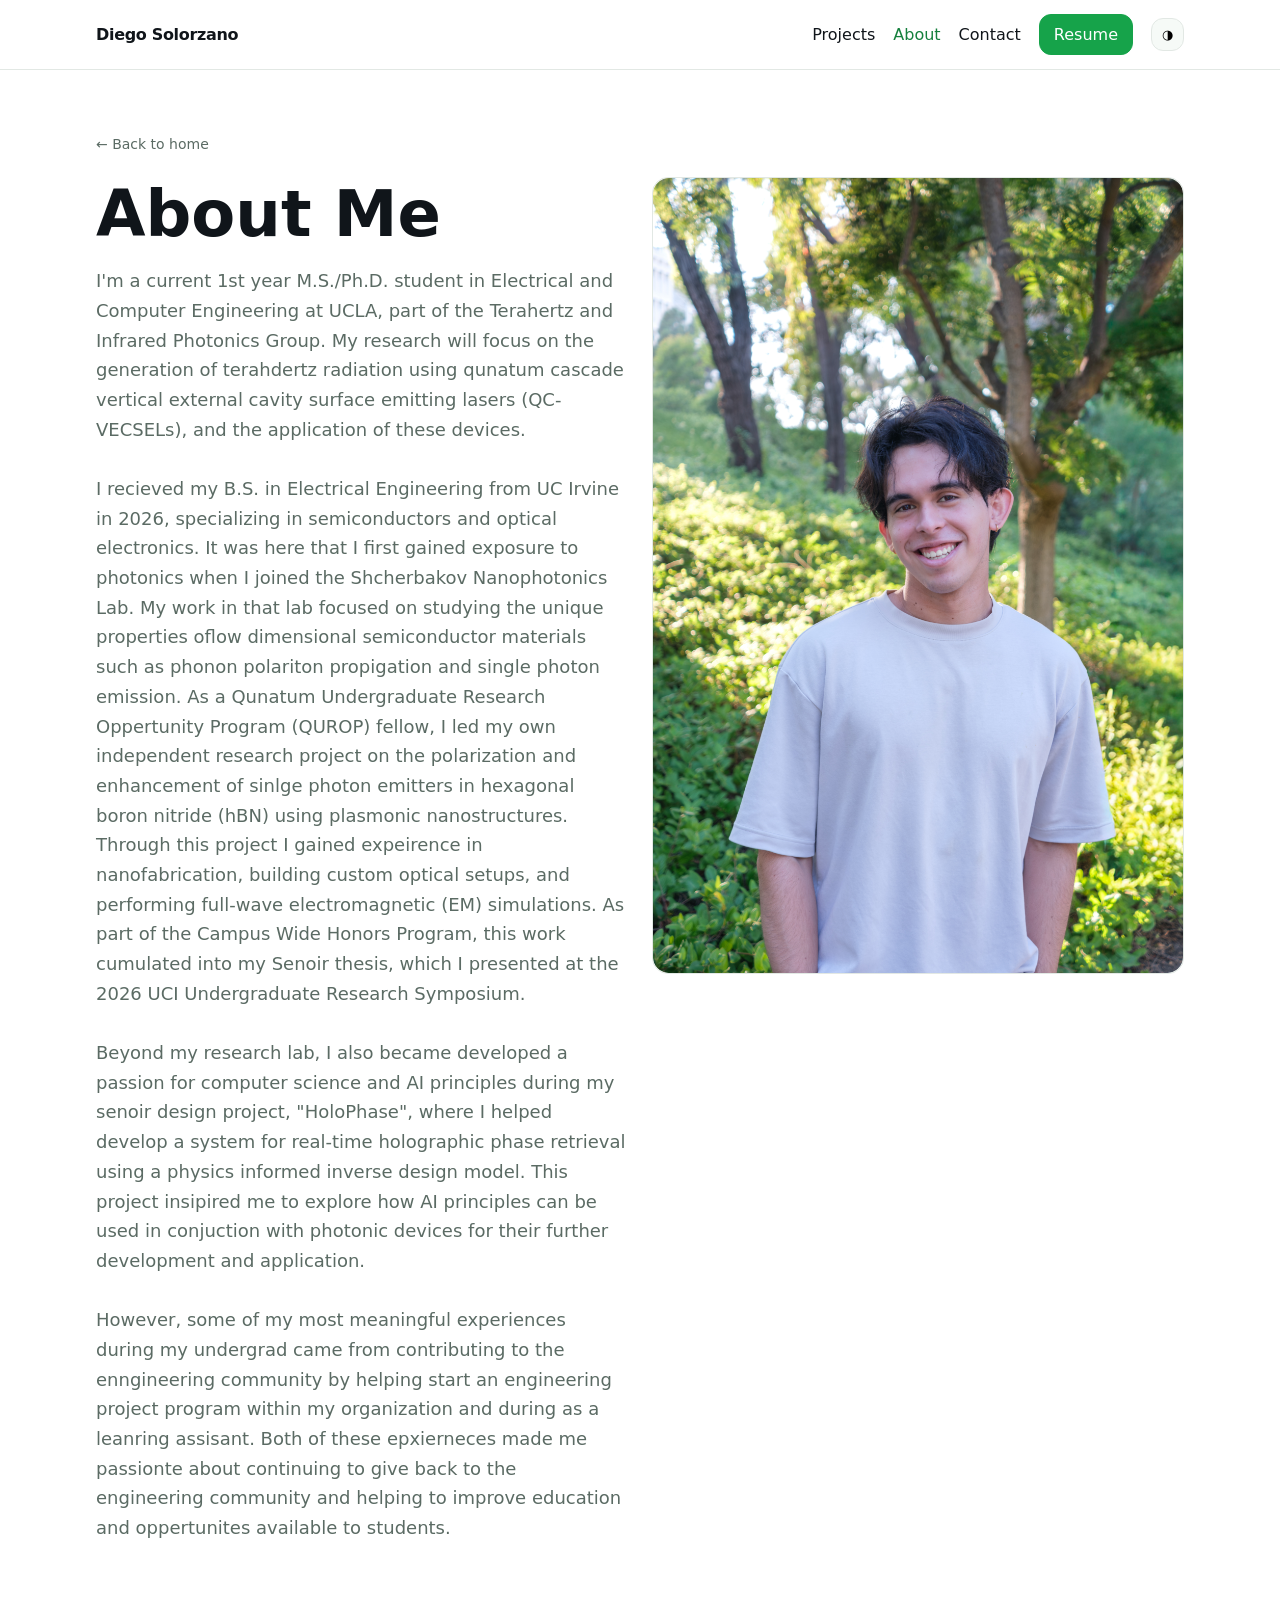
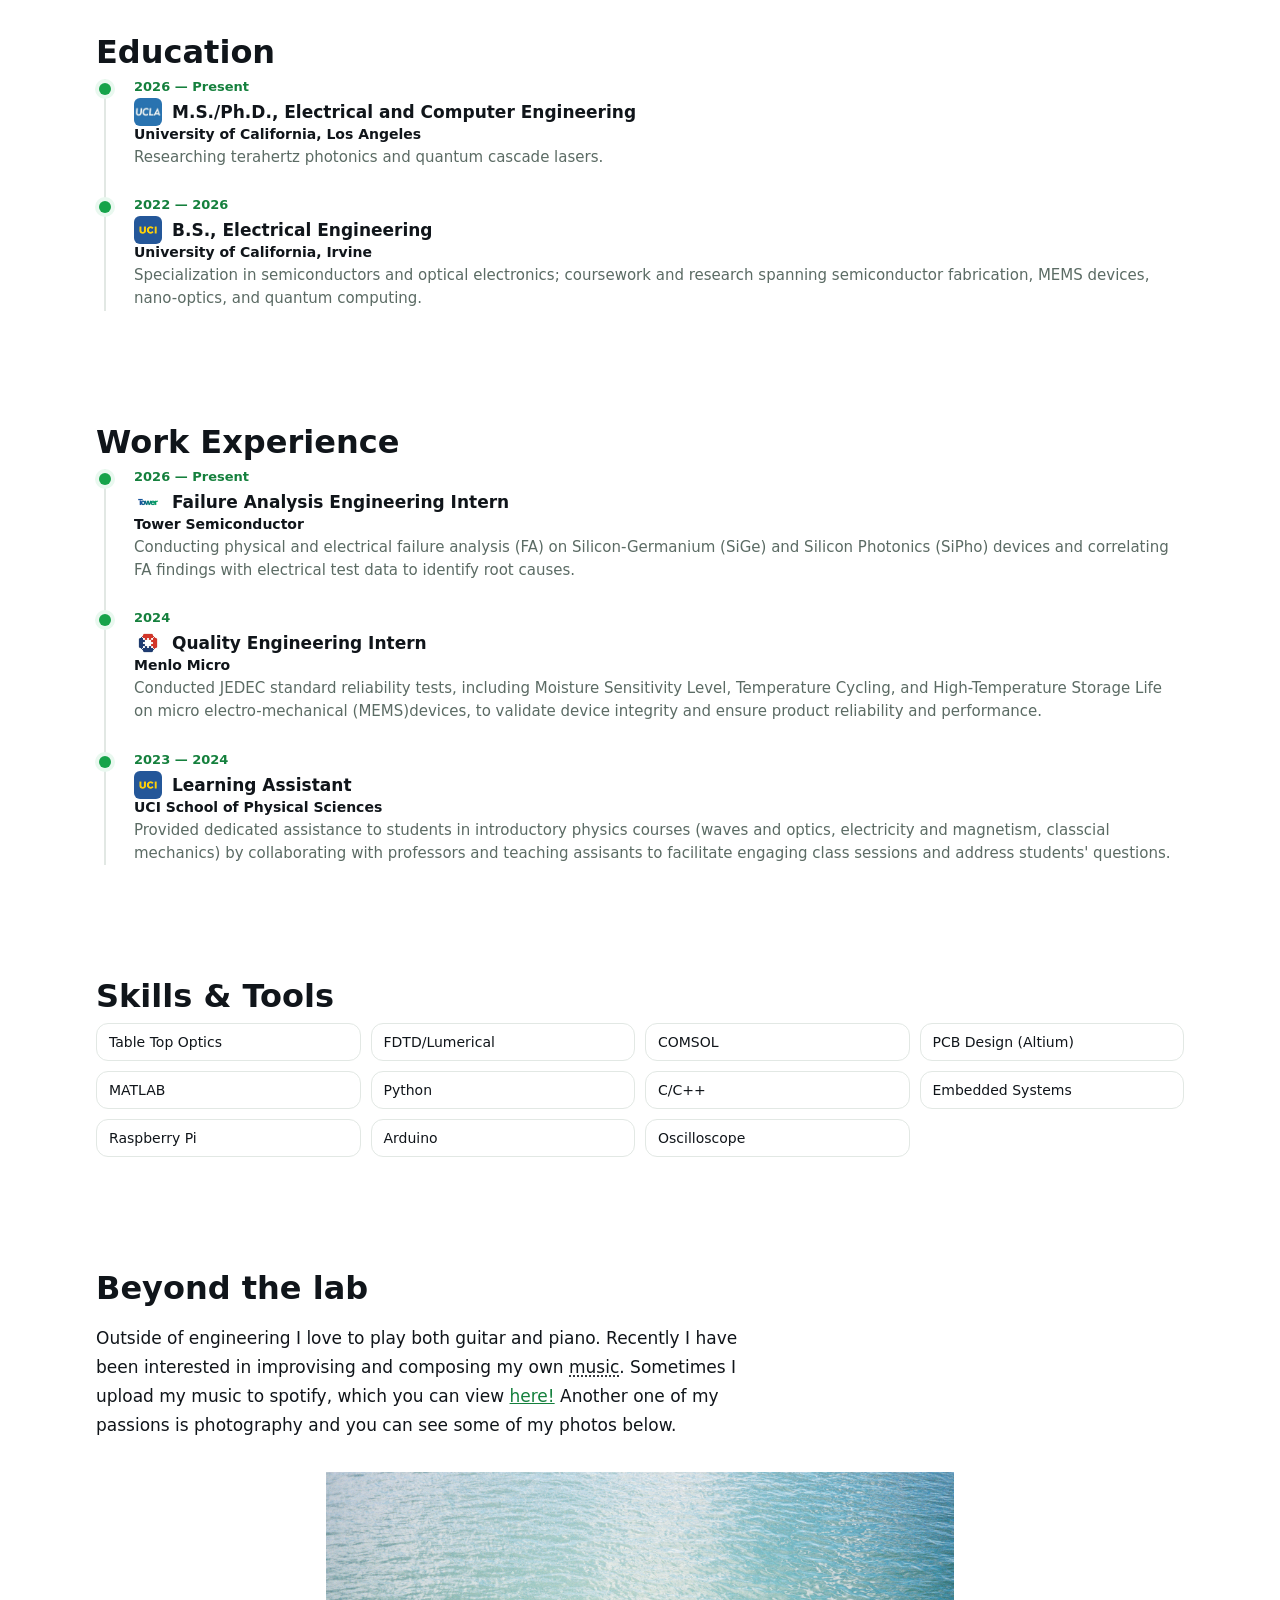
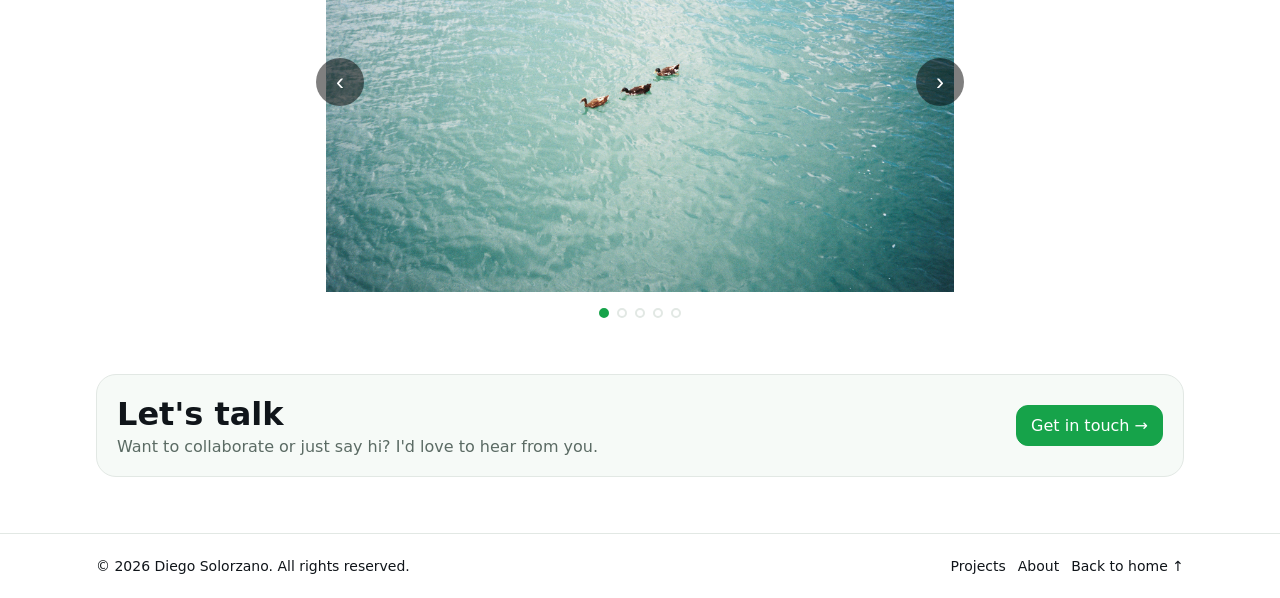
==== about.html @ 612b9816 "version2.0! Co-authored-by: Copilot <copilot@github.com>" ====
<!doctype html>
<html lang="en">
<head>
  <meta charset="utf-8" />
  <meta name="viewport" content="width=device-width, initial-scale=1" />
  <title>About — Diego Solorzano</title>
  <meta name="description" content="About Diego Solorzano — Electrical Engineer, Photonics Researcher, musician, and coffee lover" />
  <link rel="stylesheet" href="styles.css" />
</head>
<body>
  <header>
    <div class="container">
      <nav>
        <a class="brand" href="index.html">Diego Solorzano</a>
        <div class="navlinks">
          <a href="projects.html">Projects</a>
          <a href="about.html" class="active">About</a>
          <a href="index.html#contact">Contact</a>
          <a class="btn primary" href="#" id="resumeLink">Resume</a>
          <button class="toggle" id="themeToggle" aria-label="Toggle dark mode">◑</button>
        </div>
      </nav>
    </div>
  </header>

  <main class="container">
    <section class="hero" style="padding-bottom:16px;">
      <div style="margin-bottom: 24px;">
        <a href="index.html" style="color: var(--muted); font-size: 14px;">← Back to home</a>
      </div>
      <div class="grid cols-2" style="align-items:start;">
        <div>
          <!-- <p class="eyebrow">About Me</p> -->
          <h1 style="margin:4px 0 16px;">About Me</h1>
          <p class="lede">
            I'm a current 1st year M.S./Ph.D. student in Electrical and Computer Engineering at UCLA, part of 
            the Terahertz and Infrared Photonics Group. My research will focus on the generation of terahdertz radiation using 
            qunatum cascade vertical external cavity surface emitting lasers (QC-VECSELs), and the application of these devices. 
            <br><br>

            I recieved my B.S. in Electrical Engineering from UC Irvine in 2026, specializing in semiconductors and optical
            electronics. It was here that I first gained exposure to photonics when I joined the Shcherbakov Nanophotonics Lab. 
            My work in that lab focused on studying the unique properties oflow dimensional semiconductor materials such as 
            phonon polariton propigation and single photon emission. As a Qunatum Undergraduate Research Oppertunity Program (QUROP) fellow,
            I led my own independent research project on the polarization and enhancement of sinlge photon emitters in hexagonal boron nitride (hBN) using plasmonic nanostructures. 
            Through this project I gained expeirence in nanofabrication, building custom optical setups, and performing full-wave electromagnetic (EM) simulations. 
            As part of the Campus Wide Honors Program, this work cumulated into my Senoir thesis, which I presented at the 2026 UCI Undergraduate Research Symposium.

            <br><br>
            Beyond my research lab, I also became developed a passion for computer science and AI principles during my senoir design 
            project, "HoloPhase", where I helped develop a system for real-time holographic phase retrieval using a physics informed inverse design model. 
            This project insipired me to explore how AI principles can be used in conjuction with photonic devices for their further development and application.
            <br><br>
            However, some of my most meaningful experiences during my undergrad came from contributing to the enngineering community by helping start an engineering project program within
            my organization and during as a leanring assisant. Both of these epxierneces made me passionte about continuing to give back to the engineering community and helping to 
            improve education and oppertunites available to students.
          </p>
        </div>

        <div>
          <div class="card" style="display:flex; align-items:center; justify-content:center;">
            <img src="./Images/diego.jpg" alt="Diego Solorzano"
                 style="width:100%; height:auto; object-fit:cover; border-radius:16px; display:block;">
          </div>
        </div>
      </div>
    </section>

    <section>
      <h2>Education</h2>
      <div class="timeline">
        <div class="timeline-item">
          <span class="when">2026 — Present</span>
          <div class="item-head" style="display:flex; align-items:center; gap:10px;">
            <div class="timeline-logo"><img src="./Images/ucla-logo.png" alt="UCLA logo" style="height:28px; width:auto; display:block; border-radius:6px;"></div>
            <h3 style="margin:0;">M.S./Ph.D., Electrical and Computer Engineering</h3>
          </div>
          <span class="place">University of California, Los Angeles</span>
          <p>Researching terahertz photonics and quantum cascade lasers.</p>
        </div>
        <div class="timeline-item">
          <span class="when">2022 — 2026</span>
          <div class="item-head" style="display:flex; align-items:center; gap:10px;">
            <div class="timeline-logo"><img src="./Images/uci-logo.png" alt="UCI logo" style="height:28px; width:auto; display:block; border-radius:6px;"></div>
            <h3 style="margin:0;">B.S., Electrical Engineering</h3>
          </div>
          <span class="place">University of California, Irvine</span>
          <p>Specialization in semiconductors and optical electronics; coursework and research spanning semiconductor fabrication, MEMS devices, nano-optics, and quantum computing.</p>
        </div>
      </div>
    </section>

    <section>
      <h2>Work Experience</h2>
      <div class="timeline">
        <div class="timeline-item">
          <span class="when">2026 — Present</span>
          <div class="item-head" style="display:flex; align-items:center; gap:10px;">
            <div class="timeline-logo"><img src="./Images/tower-semiconductor-logo.png" alt="Tower Semiconductor logo" style="height:28px; width:auto; display:block; border-radius:6px;"></div>
            <h3 style="margin:0;">Failure Analysis Engineering Intern</h3>
          </div>
          <span class="place">Tower Semiconductor</span>
          <p>Conducting physical and electrical failure analysis (FA) on  
            Silicon-Germanium (SiGe) and Silicon Photonics (SiPho) devices and correlating FA findings with electrical test data to 
            identify root causes.</p>
        </div>
        <div class="timeline-item">
          <span class="when">2024</span>
          <div class="item-head" style="display:flex; align-items:center; gap:10px;">
            <div class="timeline-logo"><img src="./Images/menlo-micro-logo.png" alt="Menlo Micro logo" style="height:28px; width:auto; display:block; border-radius:6px;"></div>
            <h3 style="margin:0;">Quality Engineering Intern</h3>
          </div>
          <span class="place">Menlo Micro</span>
          <p>Conducted JEDEC standard reliability tests, including Moisture Sensitivity Level, Temperature Cycling, and High-Temperature Storage Life on micro electro-mechanical (MEMS)devices, to validate device integrity
            and ensure product reliability and performance.</p>
        </div>
        <div class="timeline-item">
          <span class="when">2023 — 2024</span>
          <div class="item-head" style="display:flex; align-items:center; gap:10px;">
            <div class="timeline-logo"><img src="./Images/uci-logo.png" alt="UCI logo" style="height:28px; width:auto; display:block; border-radius:6px;"></div>
            <h3 style="margin:0;">Learning Assistant</h3>
          </div>
          <span class="place">UCI School of Physical Sciences</span>
          <p>Provided dedicated assistance to students in introductory physics courses (waves and optics, electricity and magnetism, classcial mechanics) 
            by collaborating with professors and teaching assisants to facilitate engaging class sessions and address students' questions.</p>
        </div>
      </div>
    </section>

    <section>
      <h2>Skills & Tools</h2>
      <div class="skills" id="skills"></div>
    </section>

    <!-- <section>
      <h2>My story</h2>
      <p class="muted" style="font-size:17px; max-width:760px; line-height:1.7;">
        I've always been drawn to the invisible mechanics behind everyday things — how light bends, how signals
        travel, how a circuit turns into a working device. That curiosity took me through semiconductor
        fabrication, MEMS devices, nano-optics, and quantum computing during my undergrad at UCI, and now shapes
        my PhD research at UCLA on terahertz photonics and quantum cascade lasers.
        <br><br>
        Along the way I've worked on a wide range of engineering projects — from PCB design to computational
        optics — because I like understanding a problem from the physics up to the finished, working system.
        When I'm not in the lab, you'll usually find me doing something completely different: writing music,
        climbing, shooting photos, or tracking down the best coffee nearby.
      </p>
    </section> -->

    <section>
      <h2>Beyond the lab</h2>
      <p style="max-width:680px; font-size:17px; line-height:1.7;">
        Outside of engineering I love to play both guitar and piano. Recently I have been interested in improvising
        and composing my own <span id="pianoEgg" style="cursor:pointer; text-decoration:underline dotted; text-underline-offset:3px;" title="🎹">music</span>. Sometimes I upload my music to spotify, which you can view <a href="https://open.spotify.com/artist/0M2w29DNkvMy1ibgbyNyRK?si=OrMHPibTRDimIOg5K0JHJg" style="color:var(--accent-strong); text-decoration:underline;" target="_blank" rel="noopener">here!</a> Another one of my
        passions is photography and you can see some of my photos below. 
      </p>

      <div class="carousel-container" style="margin:32px auto 0; max-width:680px;">
        <div class="carousel-wrapper">
          <button class="carousel-btn carousel-btn-prev" id="photoCarouselPrev" aria-label="Previous photo">‹</button>
          <div class="carousel-slide-container" style="height:420px;">
            <div class="carousel-track" id="photoCarouselTrack"></div>
          </div>
          <button class="carousel-btn carousel-btn-next" id="photoCarouselNext" aria-label="Next photo">›</button>
        </div>
        <div class="carousel-indicators" id="photoCarouselIndicators"></div>
      </div>
    </section>

    <section style="padding-top:0;">
      <div class="contact" style="display:flex; justify-content:space-between; align-items:center; flex-wrap:wrap; gap:16px;">
        <div>
          <h2 style="margin-bottom:4px;">Let's talk</h2>
          <p class="muted" style="margin:0;">Want to collaborate or just say hi? I'd love to hear from you.</p>
        </div>
        <a class="btn primary" href="index.html#contact">Get in touch →</a>
      </div>
    </section>
  </main>

  <footer>
    <div class="container" style="display:flex; justify-content:space-between; align-items:center; flex-wrap:wrap; gap:12px;">
      <div>© <span id="year"></span> Diego Solorzano. All rights reserved.</div>
      <div style="display:flex; gap:12px">
        <a href="projects.html">Projects</a>
        <a href="about.html">About</a>
        <a href="index.html">Back to home ↑</a>
      </div>
    </div>
  </footer>

  <script src="about.js"></script>
</body>
</html>
---- styles.css ----
:root {
  --bg: #ffffff; --text: #10151a; --muted:#5b6b64; --card:#f6faf7; --border:#e2e8e4;
  --accent:#16a34a; --accent-strong:#15803d; --accent-soft:#e9f8ef; --ring: rgba(22,163,74,0.28);
}
.dark {
  --bg:#0a0f0c; --text:#f1f5f2; --muted:#9db3a7; --card:#111815; --border:#213028;
  --accent:#19c458; --accent-strong:#17bb53; --accent-soft: rgba(52,211,153,0.12); --ring: rgba(52,211,153,0.32);
}
* { box-sizing: border-box; }
html,body { height:100%; }
body {
  margin:0; font-family: ui-sans-serif, system-ui, -apple-system, Segoe UI, Roboto, Helvetica, Arial, "Apple Color Emoji", "Segoe UI Emoji";
  background:var(--bg); color:var(--text); -webkit-font-smoothing:antialiased;
}
a { color: inherit; text-decoration: none; }
::selection { background: var(--accent-soft); color: var(--accent-strong); }
:focus-visible { outline: 2px solid var(--accent); outline-offset: 2px; }
.container { max-width: 1120px; margin: 0 auto; padding: 0 16px; }
header { position: sticky; top: 0; backdrop-filter: blur(6px); border-bottom:1px solid var(--border); background: color-mix(in oklab, var(--bg), transparent 30%); z-index: 10; }
nav { display:flex; align-items:center; justify-content:space-between; gap:16px; padding:14px 0; }
.brand { font-weight: 700; letter-spacing: -0.02em; transition: color .2s ease; }
.brand:hover { color: var(--accent-strong); }
.navlinks { display:flex; gap:18px; align-items:center; }
.navlinks a:not(.btn) { transition: color .2s ease; }
.navlinks a:not(.btn):hover, .navlinks a:not(.btn).active { color: var(--accent-strong); }
.btn {
  display:inline-flex;
  align-items:center;
  justify-content:center;
  border:1px solid var(--border);
  padding:10px 14px;
  border-radius:12px;
  background: transparent;
  border-color: var(--border);
  box-shadow: none;
  transition: border-color 0.2s ease, box-shadow 0.2s ease, transform 0.2s ease;
}
.btn:hover { border-color: var(--accent); box-shadow: 0 0 0 3px var(--ring); transform: translateY(-1px); }
.btn.primary {
  background: var(--accent);
  color: #ffffff;
  border-color: var(--accent);
  box-shadow: none;
  transition: background 0.2s ease, border-color 0.2s ease, transform 0.2s ease, box-shadow 0.2s ease;
}
.btn.primary:hover {
  background: var(--accent-strong);
  border-color: var(--accent-strong);
  box-shadow: 0 6px 18px var(--ring);
}
.grid { display:grid; gap:24px; }
.grid.cols-2 { grid-template-columns: repeat(1, minmax(0, 1fr)); }
@media (min-width: 900px){ .grid.cols-2 { grid-template-columns: repeat(2, minmax(0, 1fr)); } }

/* ====== Hero ====== */
.hero { padding: 64px 0 48px; }
.eyebrow { color: var(--accent-strong); font-weight:700; letter-spacing:0.08em; text-transform:uppercase; font-size:13px; margin:0 0 6px; }
.hero-title { font-size: clamp(36px, 6vw, 60px); line-height:1.08; margin: 4px 0 16px; min-height: 3.3em; }
.cycle-text { color: var(--accent-strong); }
.cursor { display:inline-block; width:3px; height:0.85em; background: var(--accent-strong); margin-left:3px; vertical-align:-0.05em; animation: blink 1s step-end infinite; }
@keyframes blink { 50% { opacity:0; } }
@media (prefers-reduced-motion: reduce) { .cursor { animation: none; } }
.lede { font-size:18px; color: var(--muted); line-height:1.65; }


/* ====== Photonic circuit trace (hero -> about) ====== */
#home { position: relative; z-index: 0; }
.circuit-layer { position:absolute; top:0; left:50%; transform:translateX(-50%); pointer-events:none; z-index:-1; display:none; }
@media (min-width: 1320px) { .circuit-layer { display:block; } }
.circuit-layer svg { display:block; overflow:visible; }
.circuit-trace, .circuit-modulator-arm { fill:none; stroke: var(--border); stroke-width:2; stroke-linejoin:round; stroke-linecap:round; }
.circuit-trace-guide { fill:none; stroke:none; }
.circuit-ring { fill:none; stroke: var(--border); stroke-width:2; }
.circuit-modulator-box { fill: var(--accent-soft); stroke: var(--accent); stroke-width:1.5; }
.circuit-modulator-ps { fill: var(--accent-strong); stroke:none; opacity:0.9; }
.circuit-coupler-taper { fill: var(--accent-soft); stroke: var(--accent); stroke-width:1.5; stroke-linejoin:round; transition: fill .3s ease, opacity .3s ease, filter .3s ease; }
.circuit-coupler-teeth { fill:none; stroke: var(--accent-strong); stroke-width:2; transition: stroke .3s ease, filter .3s ease, opacity .3s ease; }
.circuit-coupler.is-lit .circuit-coupler-taper { fill: var(--accent); opacity: 0.4; filter:url(#pulseGlow); }
.circuit-coupler.is-lit .circuit-coupler-teeth { stroke: var(--accent-strong); filter:url(#pulseGlow); opacity:0.9; }
.circuit-pulse { fill:none; stroke: var(--accent-strong); stroke-width:5; stroke-linecap:round; filter:url(#pulseGlow); opacity:0.7; }

h1 { font-size: clamp(36px, 6vw, 64px); line-height: 1.05; margin: 8px 0; }
h2 { font-size: clamp(22px, 3.5vw, 32px); margin: 0 0 8px; }
p.muted { color: var(--muted); }
.card {
  border:1px solid var(--border); border-radius:16px; background: var(--card); overflow:hidden;
  transition: transform .2s ease, box-shadow .2s ease, border-color .2s ease;
}
.card:hover { transform: translateY(-4px); border-color: var(--accent); box-shadow: 0 12px 28px var(--ring); }
.card img { width:100%; height:180px; object-fit:cover; display:block; }
.card .p { padding:16px; }
.tags { display:flex; flex-wrap:wrap; gap:8px; margin-top:8px; }
.tag { font-size:12px; border:1px solid var(--border); padding:4px 8px; border-radius:999px; }
section { padding:56px 0; }
.skills { display:grid; grid-template-columns: repeat(2,minmax(0,1fr)); gap:10px; }
@media(min-width:700px){ .skills{ grid-template-columns: repeat(4,minmax(0,1fr)); } }
.skill { border:1px solid var(--border); padding:10px 12px; border-radius:12px; font-size:14px; transition: border-color .2s ease; }
.skill:hover { border-color: var(--accent); }
footer { border-top:1px solid var(--border); padding:24px 0; font-size: 14px; }
.toggle { border:1px solid var(--border); border-radius:12px; padding:8px 10px; background:var(--card); cursor:pointer; transition: background 0.2s ease, border-color .2s ease; }
.toggle:hover { background: var(--accent-soft); border-color: var(--accent); }
.field { display:flex; flex-direction:column; gap:6px; }
input, textarea { background: var(--bg); color: var(--text); border:1px solid var(--border); border-radius:12px; padding:10px 12px; transition: border-color .2s ease, box-shadow .2s ease; }
input:focus, textarea:focus { border-color: var(--accent); box-shadow: 0 0 0 3px var(--ring); outline:none; }
textarea { resize: vertical; }
.contact { border:1px solid var(--border); border-radius:20px; padding:20px; background:var(--card); }

/* ====== Timeline (about page) ====== */
.timeline { position:relative; margin-left:8px; padding-left:28px; border-left:2px solid var(--border); display:flex; flex-direction:column; gap:28px; }
.timeline-item { position:relative; }
.timeline-item::before { content:''; position:absolute; left:-35px; top:4px; width:12px; height:12px; border-radius:50%; background: var(--accent); box-shadow: 0 0 0 4px var(--accent-soft); }
.timeline-item .when { display:block; font-size:13px; color: var(--accent-strong); font-weight:700; margin-bottom:4px; }
.timeline-item h3 { margin:0 0 4px; font-size:17px; }
.timeline-item .place { display:block; margin:0 0 4px; font-size:14px; font-weight:600; color:var(--text); }
.timeline-item p { margin:0; color:var(--muted); font-size:15px; line-height:1.55; }

/* ====== Carousel Styles ====== */
.carousel-container { position: relative; width: 100%; }
.carousel-wrapper { position: relative; width: 100%; overflow: hidden; border-radius: 16px; background: var(--bg); }
.carousel-slide-container { position: relative; width: 100%; height: 500px; display: flex; align-items: center; justify-content: center; padding: 0; }
.carousel-track { display: flex; transition: transform 0.5s ease-in-out; height: 100%; }
.carousel-slide { min-width: 100%; height: 100%; display: flex; align-items: center; justify-content: center; }
.carousel-slide img, .carousel-slide video { max-width: 100%; max-height: 100%; width: auto; height: auto; object-fit: contain; display: block; }
.carousel-slide video { background: var(--bg); }
.carousel-btn { position: absolute; top: 50%; transform: translateY(-50%); background: rgba(0, 0, 0, 0.5); color: white; border: none; width: 48px; height: 48px; border-radius: 50%; font-size: 24px; cursor: pointer; z-index: 2; display: flex; align-items: center; justify-content: center; transition: background 0.2s; }
.carousel-btn:hover { background: rgba(0, 0, 0, 0.7); }
.carousel-btn:disabled { opacity: 0.3; cursor: not-allowed; }
.carousel-btn-prev { left: 16px; }
.carousel-btn-next { right: 16px; }
.carousel-indicators { display: flex; justify-content: center; gap: 8px; margin-top: 16px; }
.carousel-indicator { width: 10px; height: 10px; border-radius: 50%; border: 2px solid var(--border); background: transparent; cursor: pointer; transition: all 0.2s; padding: 0; }
.carousel-indicator.active { background: var(--accent); border-color: var(--accent); }
.carousel-indicator:hover { border-color: var(--accent); }

/* ====== Project Description Styles ====== */
.project-description { line-height: 1.7; }
.description-content { font-size: 16px; }
.description-content p { margin: 0 0 16px 0; }
.description-content ul, .description-content ol { margin: 0 0 16px 0; padding-left: 24px; }
.description-content li { margin: 8px 0; }
.description-content h3 { font-size: 20px; margin: 24px 0 12px 0; }
.description-content h4 { font-size: 18px; margin: 20px 0 10px 0; }
.description-content code { background: var(--card); padding: 2px 6px; border-radius: 4px; font-size: 14px; border: 1px solid var(--border); }
.description-content pre { background: var(--card); padding: 16px; border-radius: 8px; overflow-x: auto; border: 1px solid var(--border); }
.description-content a { color: var(--accent-strong); text-decoration: underline; }
.description-content img { max-width: 100%; height: auto; border-radius: 8px; margin: 16px 0; }
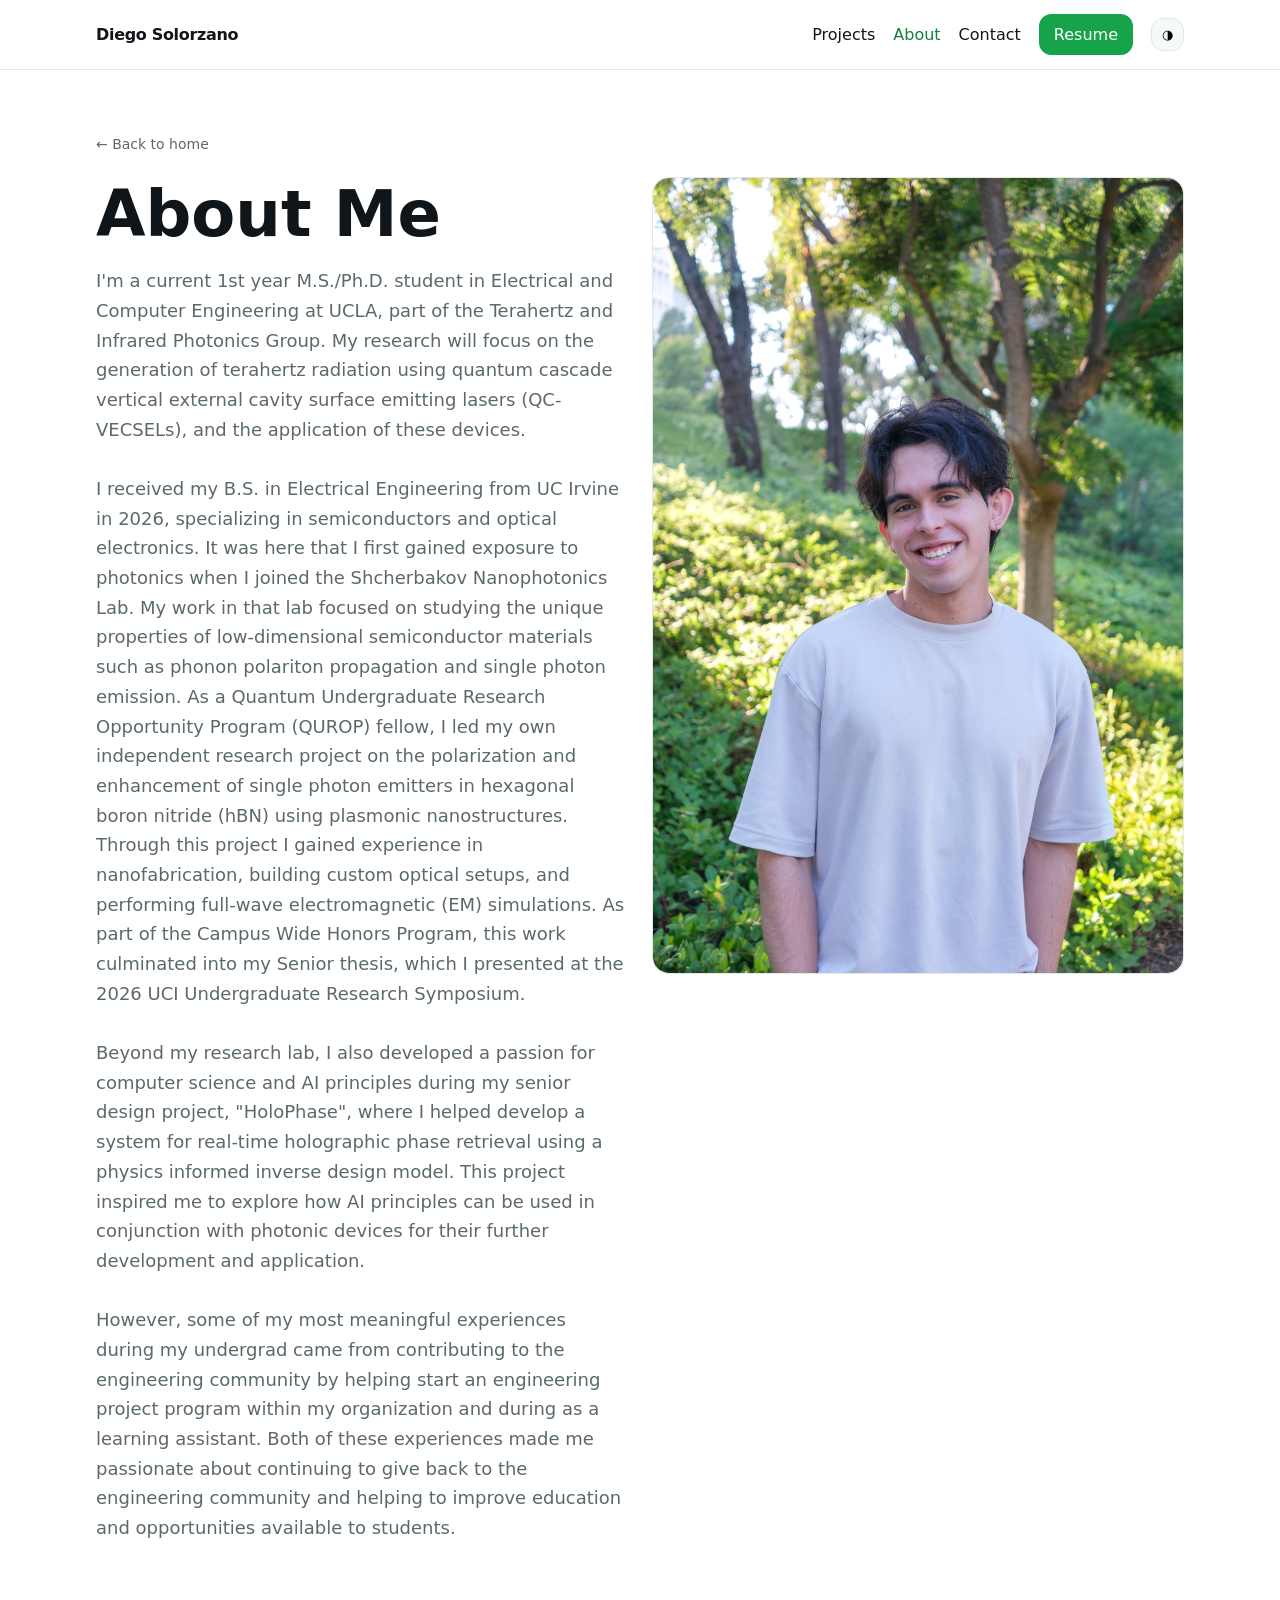
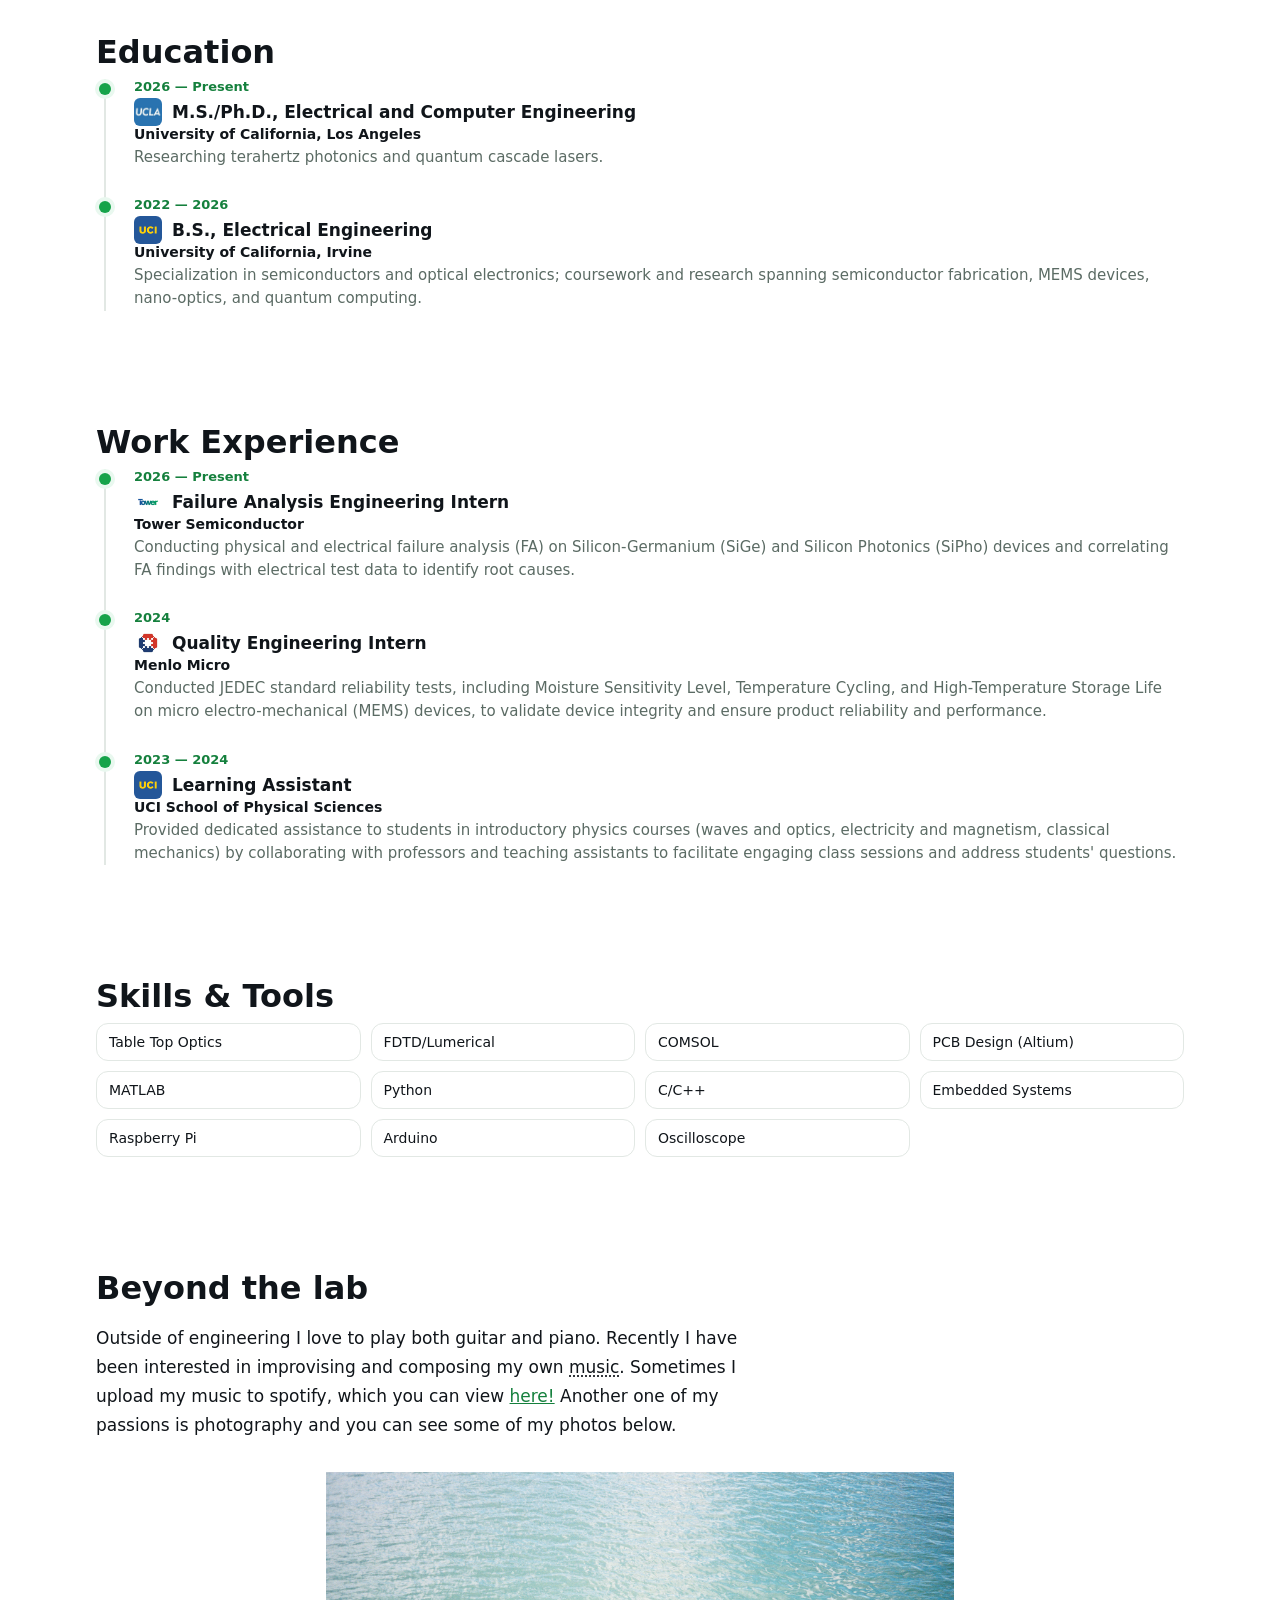
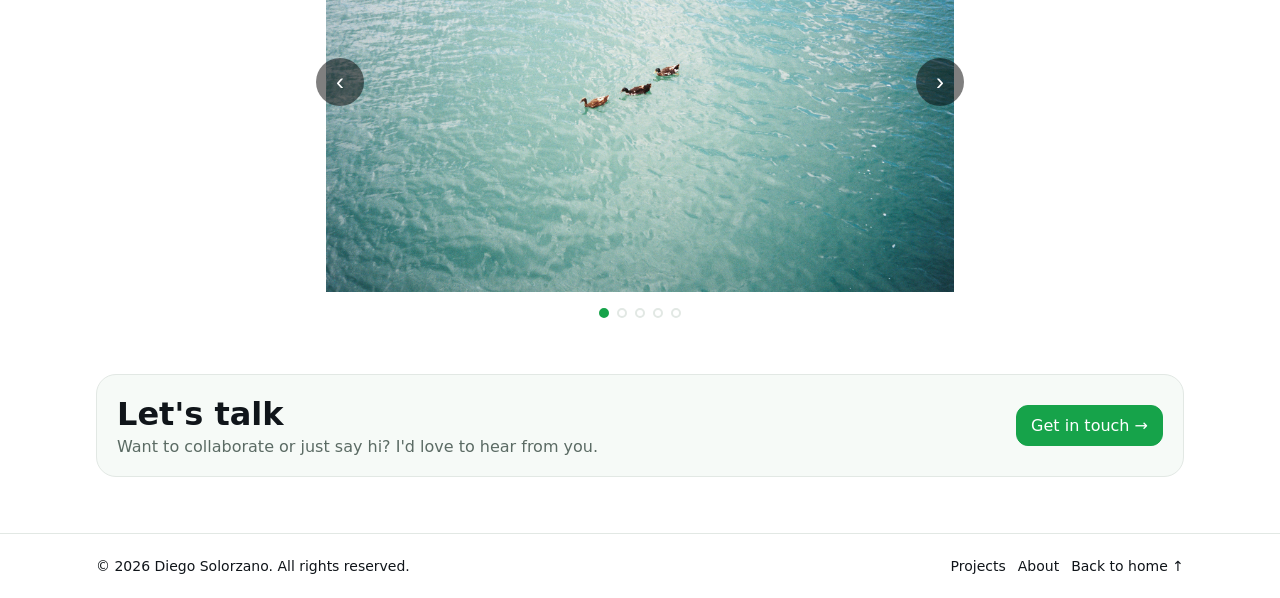
==== commit d8c59510: "spelling errors" ====
--- a/about.html
+++ b/about.html
@@ -33,27 +33,27 @@
           <!-- <p class="eyebrow">About Me</p> -->
           <h1 style="margin:4px 0 16px;">About Me</h1>
           <p class="lede">
-            I'm a current 1st year M.S./Ph.D. student in Electrical and Computer Engineering at UCLA, part of 
-            the Terahertz and Infrared Photonics Group. My research will focus on the generation of terahdertz radiation using 
-            qunatum cascade vertical external cavity surface emitting lasers (QC-VECSELs), and the application of these devices. 
+            I'm a current 1st year M.S./Ph.D. student in Electrical and Computer Engineering at UCLA, part of
+            the Terahertz and Infrared Photonics Group. My research will focus on the generation of terahertz radiation using
+            quantum cascade vertical external cavity surface emitting lasers (QC-VECSELs), and the application of these devices.
             <br><br>
 
-            I recieved my B.S. in Electrical Engineering from UC Irvine in 2026, specializing in semiconductors and optical
-            electronics. It was here that I first gained exposure to photonics when I joined the Shcherbakov Nanophotonics Lab. 
-            My work in that lab focused on studying the unique properties oflow dimensional semiconductor materials such as 
-            phonon polariton propigation and single photon emission. As a Qunatum Undergraduate Research Oppertunity Program (QUROP) fellow,
-            I led my own independent research project on the polarization and enhancement of sinlge photon emitters in hexagonal boron nitride (hBN) using plasmonic nanostructures. 
-            Through this project I gained expeirence in nanofabrication, building custom optical setups, and performing full-wave electromagnetic (EM) simulations. 
-            As part of the Campus Wide Honors Program, this work cumulated into my Senoir thesis, which I presented at the 2026 UCI Undergraduate Research Symposium.
+            I received my B.S. in Electrical Engineering from UC Irvine in 2026, specializing in semiconductors and optical
+            electronics. It was here that I first gained exposure to photonics when I joined the Shcherbakov Nanophotonics Lab.
+            My work in that lab focused on studying the unique properties of low-dimensional semiconductor materials such as
+            phonon polariton propagation and single photon emission. As a Quantum Undergraduate Research Opportunity Program (QUROP) fellow,
+            I led my own independent research project on the polarization and enhancement of single photon emitters in hexagonal boron nitride (hBN) using plasmonic nanostructures.
+            Through this project I gained experience in nanofabrication, building custom optical setups, and performing full-wave electromagnetic (EM) simulations.
+            As part of the Campus Wide Honors Program, this work culminated into my Senior thesis, which I presented at the 2026 UCI Undergraduate Research Symposium.
 
             <br><br>
-            Beyond my research lab, I also became developed a passion for computer science and AI principles during my senoir design 
-            project, "HoloPhase", where I helped develop a system for real-time holographic phase retrieval using a physics informed inverse design model. 
-            This project insipired me to explore how AI principles can be used in conjuction with photonic devices for their further development and application.
+            Beyond my research lab, I also developed a passion for computer science and AI principles during my senior design
+            project, "HoloPhase", where I helped develop a system for real-time holographic phase retrieval using a physics informed inverse design model.
+            This project inspired me to explore how AI principles can be used in conjunction with photonic devices for their further development and application.
             <br><br>
-            However, some of my most meaningful experiences during my undergrad came from contributing to the enngineering community by helping start an engineering project program within
-            my organization and during as a leanring assisant. Both of these epxierneces made me passionte about continuing to give back to the engineering community and helping to 
-            improve education and oppertunites available to students.
+            However, some of my most meaningful experiences during my undergrad came from contributing to the engineering community by helping start an engineering project program within
+            my organization and during as a learning assistant. Both of these experiences made me passionate about continuing to give back to the engineering community and helping to
+            improve education and opportunities available to students.
           </p>
         </div>
 
@@ -111,7 +111,7 @@
             <h3 style="margin:0;">Quality Engineering Intern</h3>
           </div>
           <span class="place">Menlo Micro</span>
-          <p>Conducted JEDEC standard reliability tests, including Moisture Sensitivity Level, Temperature Cycling, and High-Temperature Storage Life on micro electro-mechanical (MEMS)devices, to validate device integrity
+          <p>Conducted JEDEC standard reliability tests, including Moisture Sensitivity Level, Temperature Cycling, and High-Temperature Storage Life on micro electro-mechanical (MEMS) devices, to validate device integrity
             and ensure product reliability and performance.</p>
         </div>
         <div class="timeline-item">
@@ -121,8 +121,8 @@
             <h3 style="margin:0;">Learning Assistant</h3>
           </div>
           <span class="place">UCI School of Physical Sciences</span>
-          <p>Provided dedicated assistance to students in introductory physics courses (waves and optics, electricity and magnetism, classcial mechanics) 
-            by collaborating with professors and teaching assisants to facilitate engaging class sessions and address students' questions.</p>
+          <p>Provided dedicated assistance to students in introductory physics courses (waves and optics, electricity and magnetism, classical mechanics)
+            by collaborating with professors and teaching assistants to facilitate engaging class sessions and address students' questions.</p>
         </div>
       </div>
     </section>
--- a/styles.css
+++ b/styles.css
@@ -56,7 +56,7 @@
 /* ====== Hero ====== */
 .hero { padding: 64px 0 48px; }
 .eyebrow { color: var(--accent-strong); font-weight:700; letter-spacing:0.08em; text-transform:uppercase; font-size:13px; margin:0 0 6px; }
-.hero-title { font-size: clamp(36px, 6vw, 60px); line-height:1.08; margin: 4px 0 16px; min-height: 3.3em; }
+.hero-title { font-size: clamp(36px, 6vw, 60px); line-height:1.08; margin: 4px 0 16px; min-height: 1.2em; }
 .cycle-text { color: var(--accent-strong); }
 .cursor { display:inline-block; width:3px; height:0.85em; background: var(--accent-strong); margin-left:3px; vertical-align:-0.05em; animation: blink 1s step-end infinite; }
 @keyframes blink { 50% { opacity:0; } }
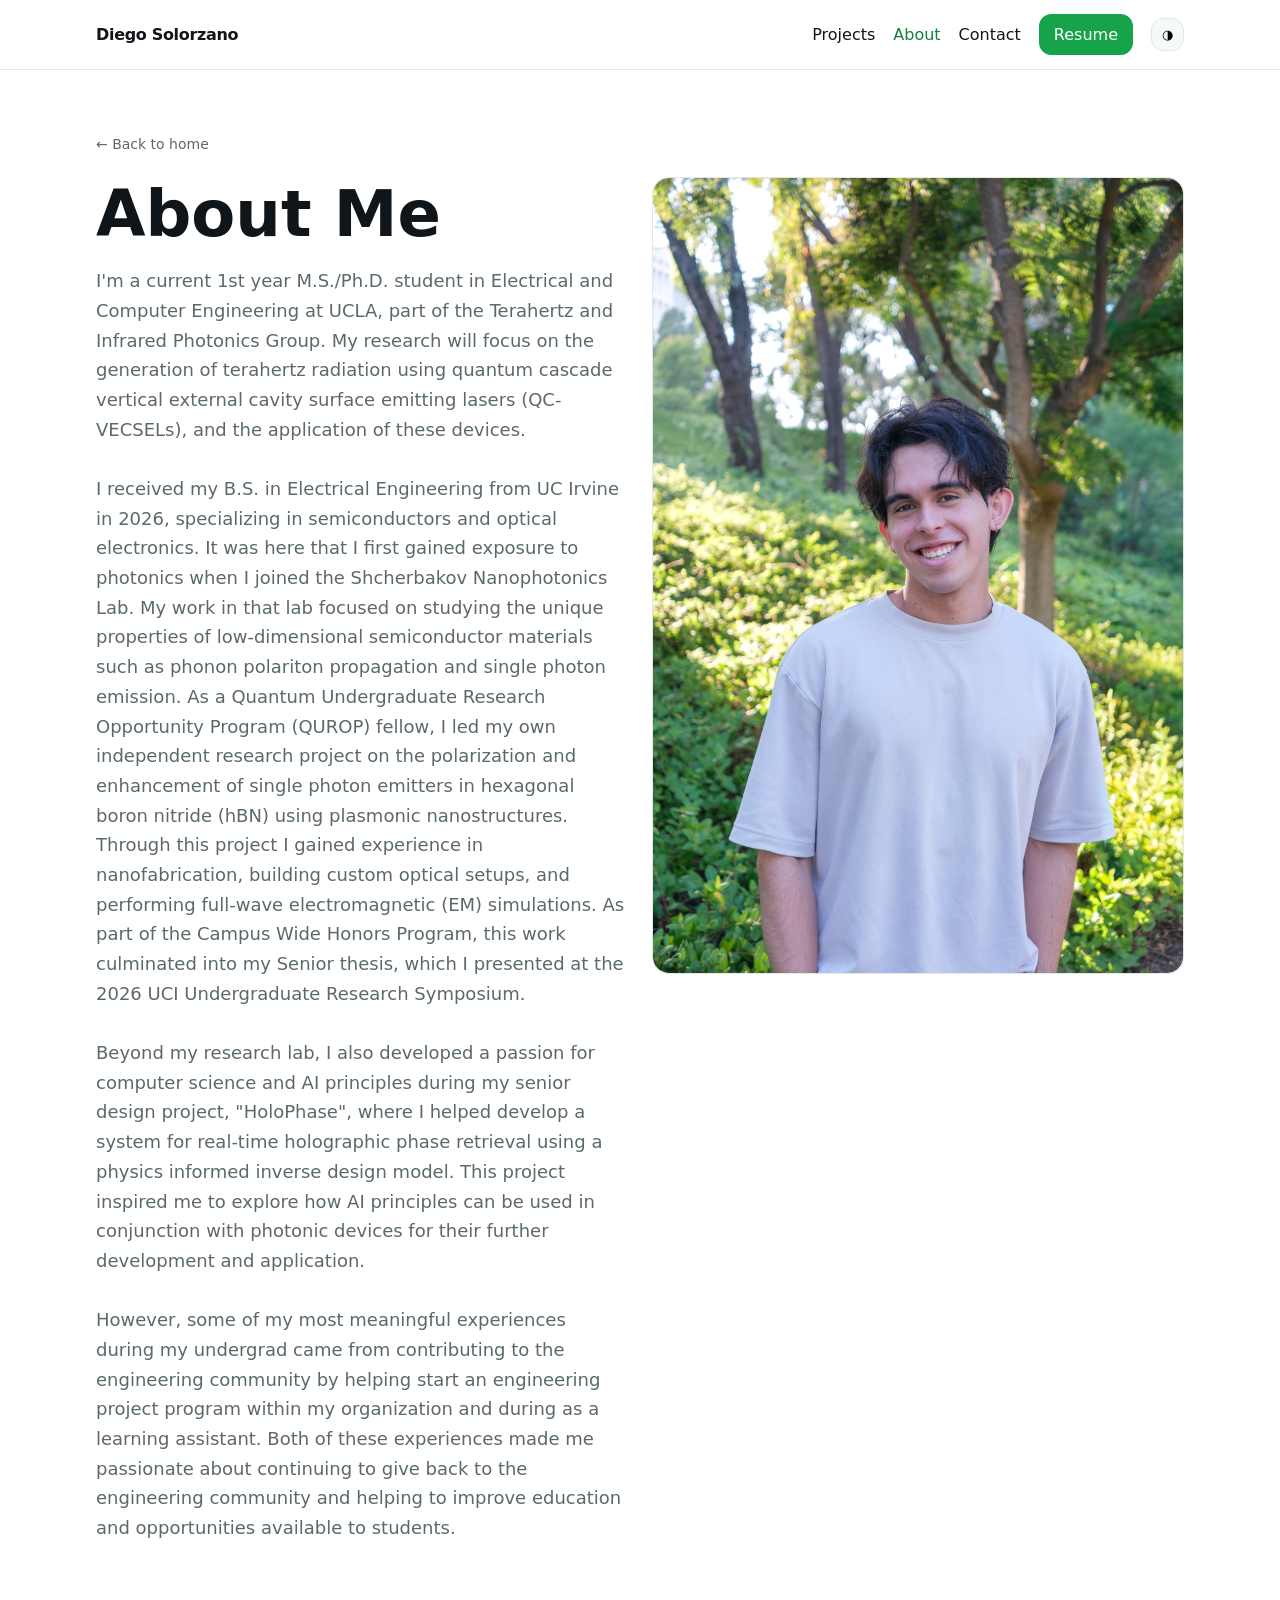
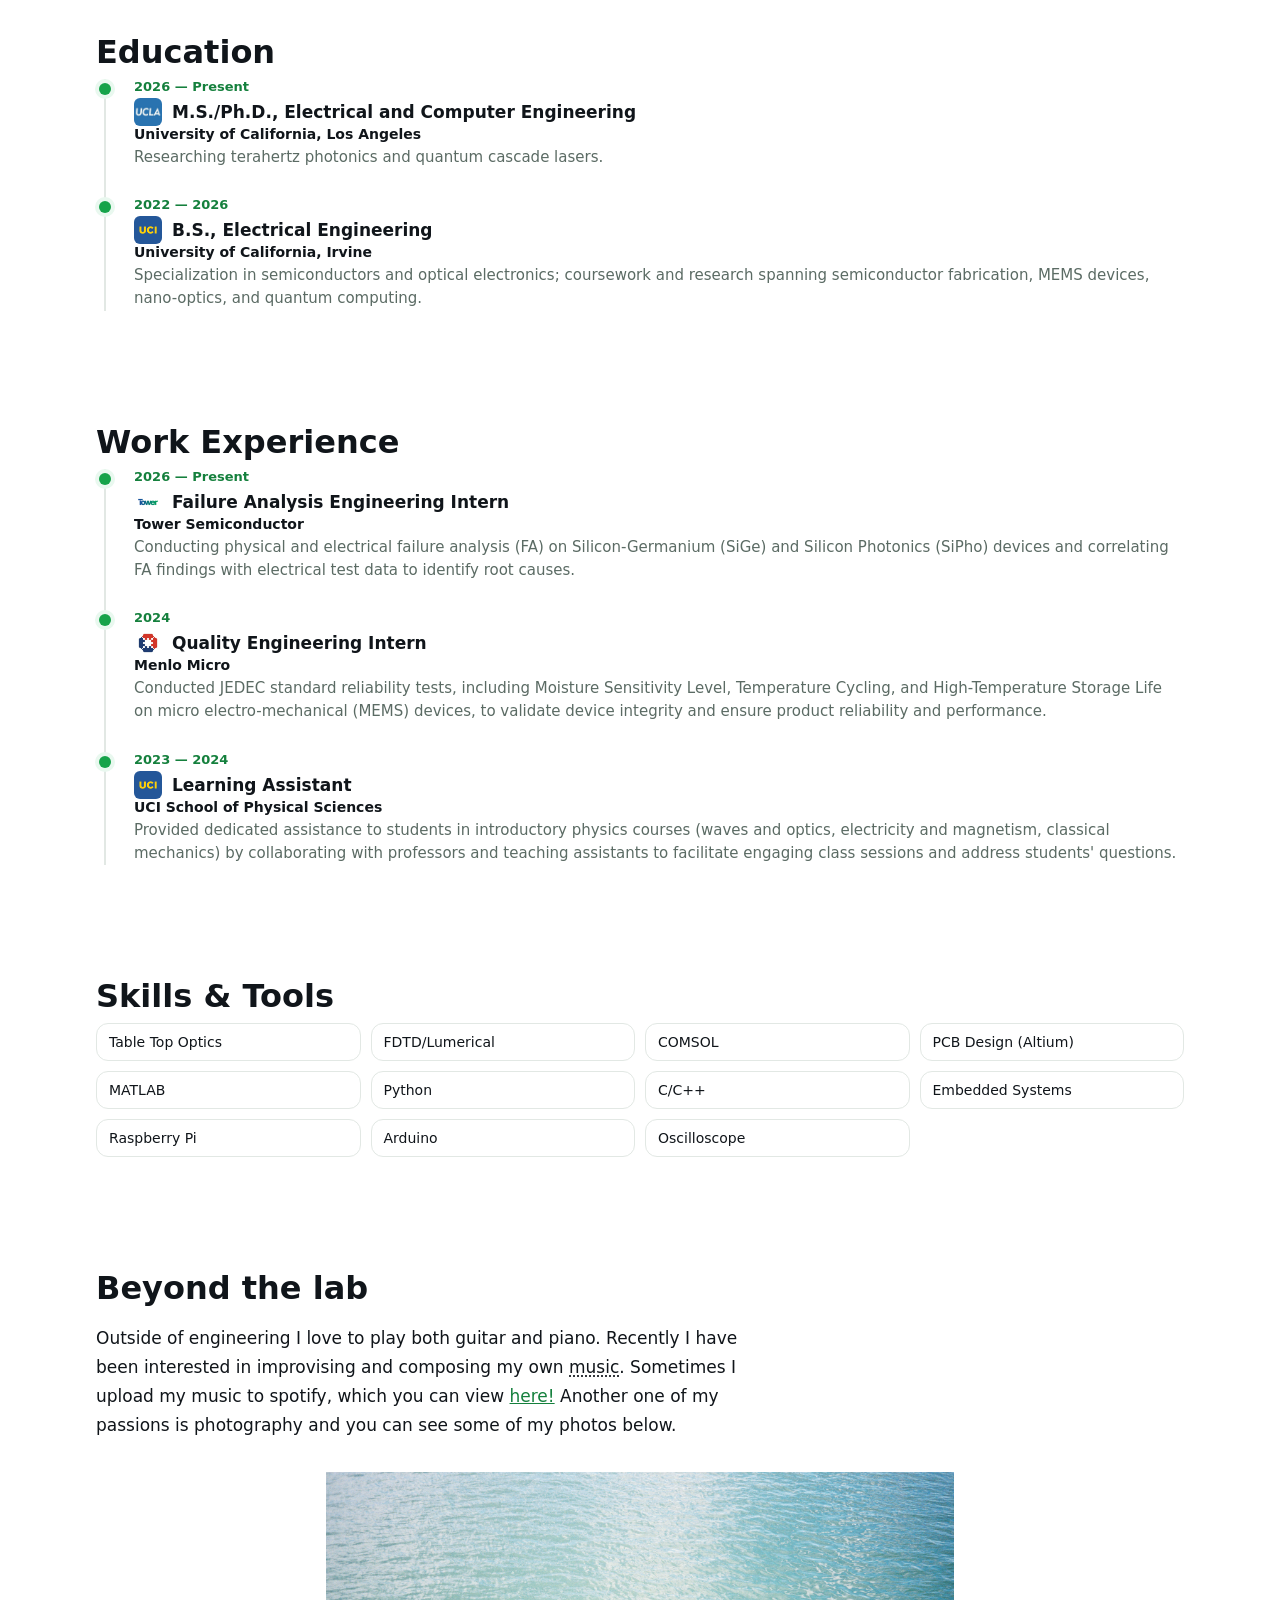
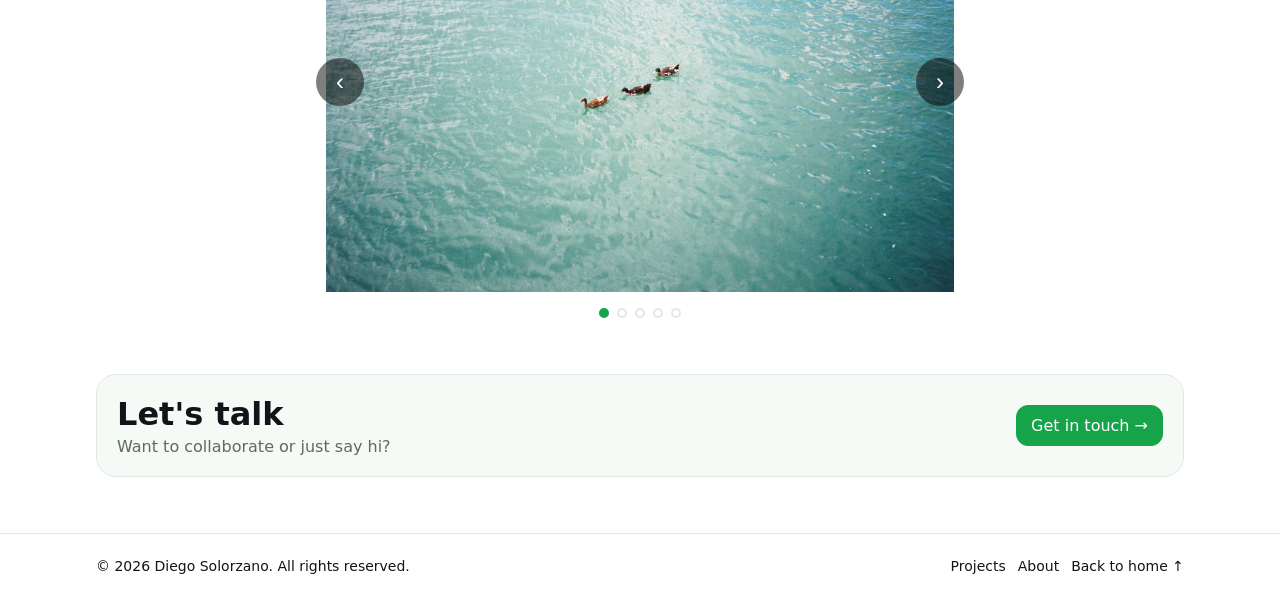
==== commit 7ef65022: "update contact methods Co-authored-by: Copilot <copilot@github.com>" ====
--- a/about.html
+++ b/about.html
@@ -171,7 +171,7 @@
       <div class="contact" style="display:flex; justify-content:space-between; align-items:center; flex-wrap:wrap; gap:16px;">
         <div>
           <h2 style="margin-bottom:4px;">Let's talk</h2>
-          <p class="muted" style="margin:0;">Want to collaborate or just say hi? I'd love to hear from you.</p>
+          <p class="muted" style="margin:0;">Want to collaborate or just say hi?</p>
         </div>
         <a class="btn primary" href="index.html#contact">Get in touch →</a>
       </div>
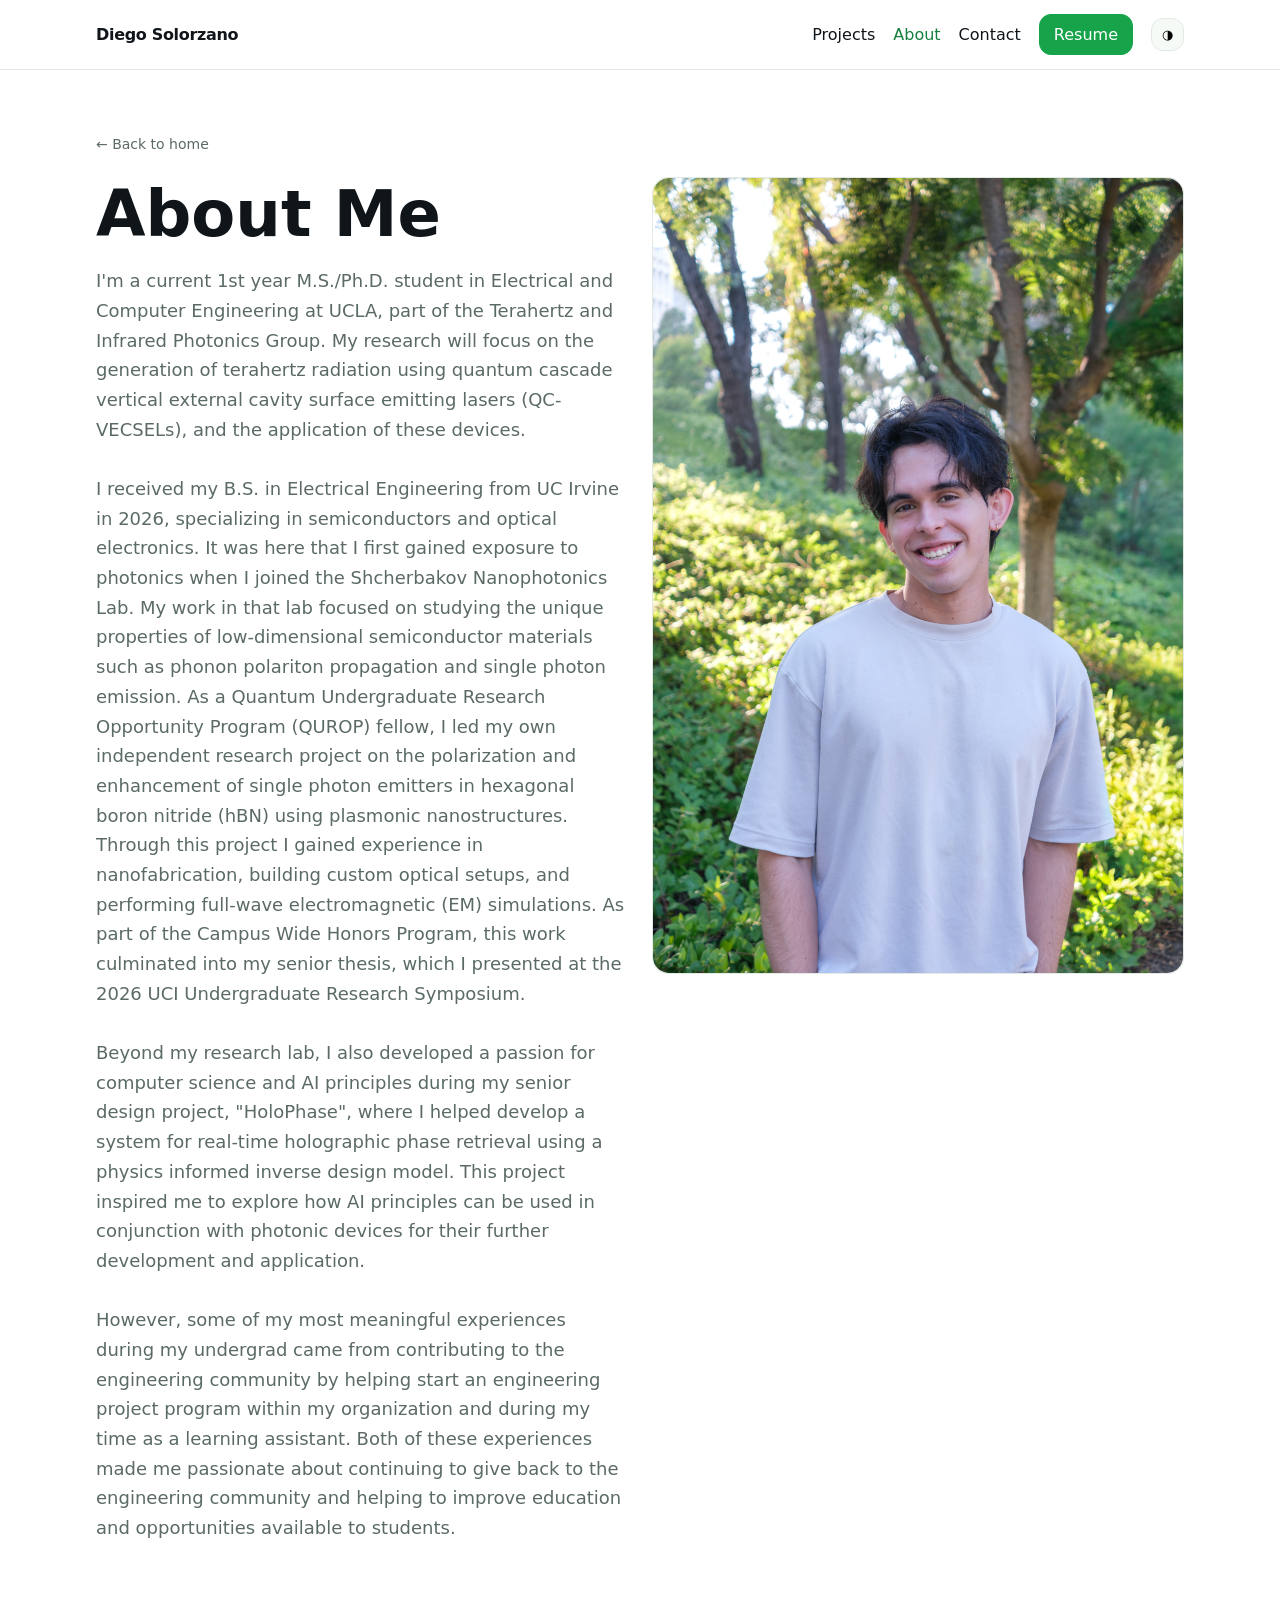
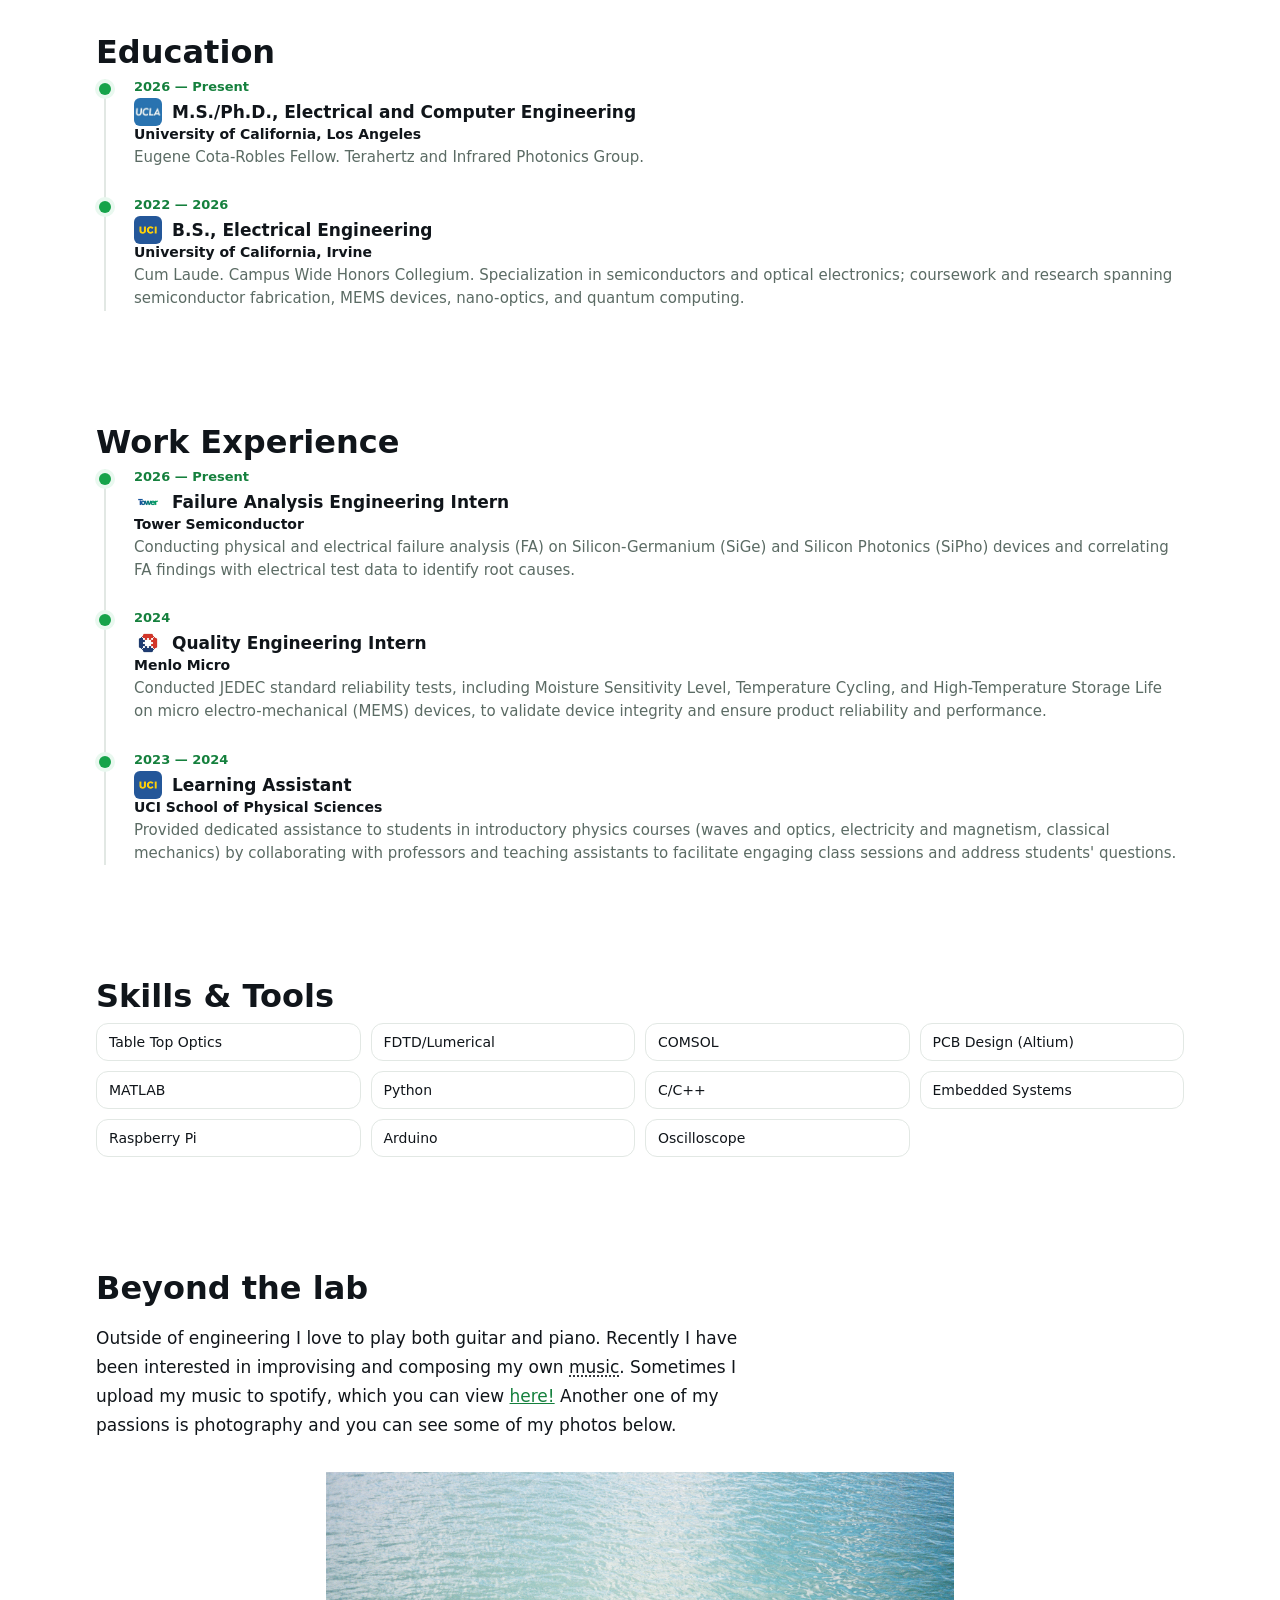
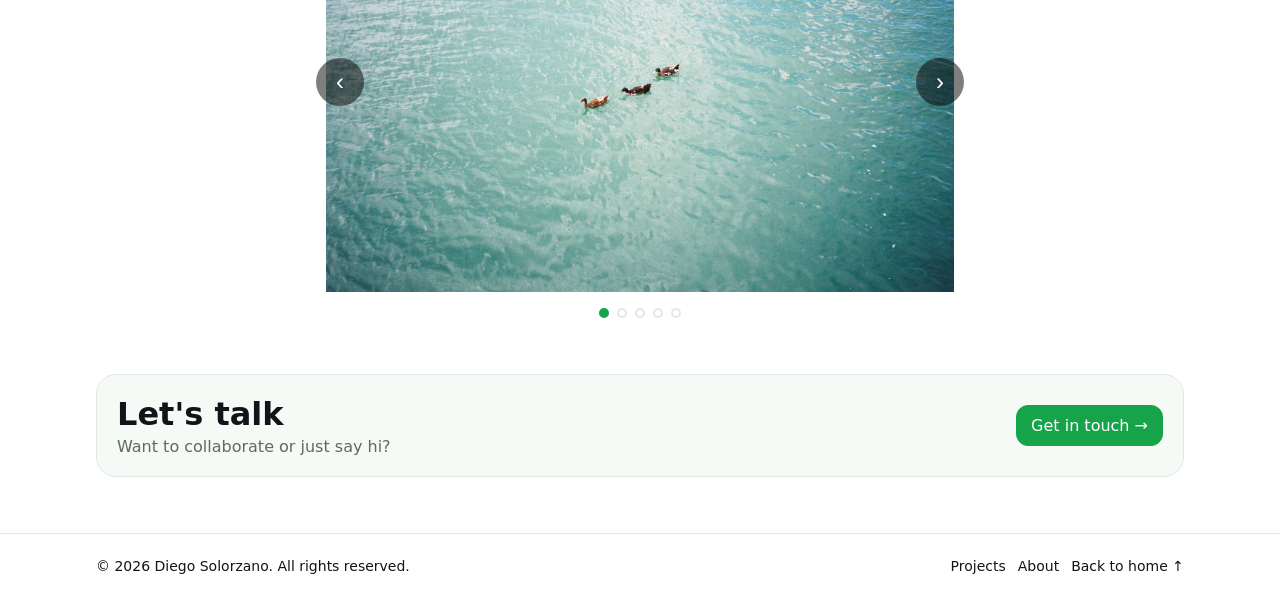
==== commit 924aa54e: "updated school info and typos" ====
--- a/about.html
+++ b/about.html
@@ -44,7 +44,7 @@
             phonon polariton propagation and single photon emission. As a Quantum Undergraduate Research Opportunity Program (QUROP) fellow,
             I led my own independent research project on the polarization and enhancement of single photon emitters in hexagonal boron nitride (hBN) using plasmonic nanostructures.
             Through this project I gained experience in nanofabrication, building custom optical setups, and performing full-wave electromagnetic (EM) simulations.
-            As part of the Campus Wide Honors Program, this work culminated into my Senior thesis, which I presented at the 2026 UCI Undergraduate Research Symposium.
+            As part of the Campus Wide Honors Program, this work culminated into my senior thesis, which I presented at the 2026 UCI Undergraduate Research Symposium.
 
             <br><br>
             Beyond my research lab, I also developed a passion for computer science and AI principles during my senior design
@@ -52,7 +52,7 @@
             This project inspired me to explore how AI principles can be used in conjunction with photonic devices for their further development and application.
             <br><br>
             However, some of my most meaningful experiences during my undergrad came from contributing to the engineering community by helping start an engineering project program within
-            my organization and during as a learning assistant. Both of these experiences made me passionate about continuing to give back to the engineering community and helping to
+            my organization and during my time as a learning assistant. Both of these experiences made me passionate about continuing to give back to the engineering community and helping to
             improve education and opportunities available to students.
           </p>
         </div>
@@ -76,7 +76,7 @@
             <h3 style="margin:0;">M.S./Ph.D., Electrical and Computer Engineering</h3>
           </div>
           <span class="place">University of California, Los Angeles</span>
-          <p>Researching terahertz photonics and quantum cascade lasers.</p>
+          <p>Eugene Cota-Robles Fellow. Terahertz and Infrared Photonics Group.</p>
         </div>
         <div class="timeline-item">
           <span class="when">2022 — 2026</span>
@@ -85,7 +85,7 @@
             <h3 style="margin:0;">B.S., Electrical Engineering</h3>
           </div>
           <span class="place">University of California, Irvine</span>
-          <p>Specialization in semiconductors and optical electronics; coursework and research spanning semiconductor fabrication, MEMS devices, nano-optics, and quantum computing.</p>
+          <p>Cum Laude. Campus Wide Honors Collegium. Specialization in semiconductors and optical electronics; coursework and research spanning semiconductor fabrication, MEMS devices, nano-optics, and quantum computing.</p>
         </div>
       </div>
     </section>
